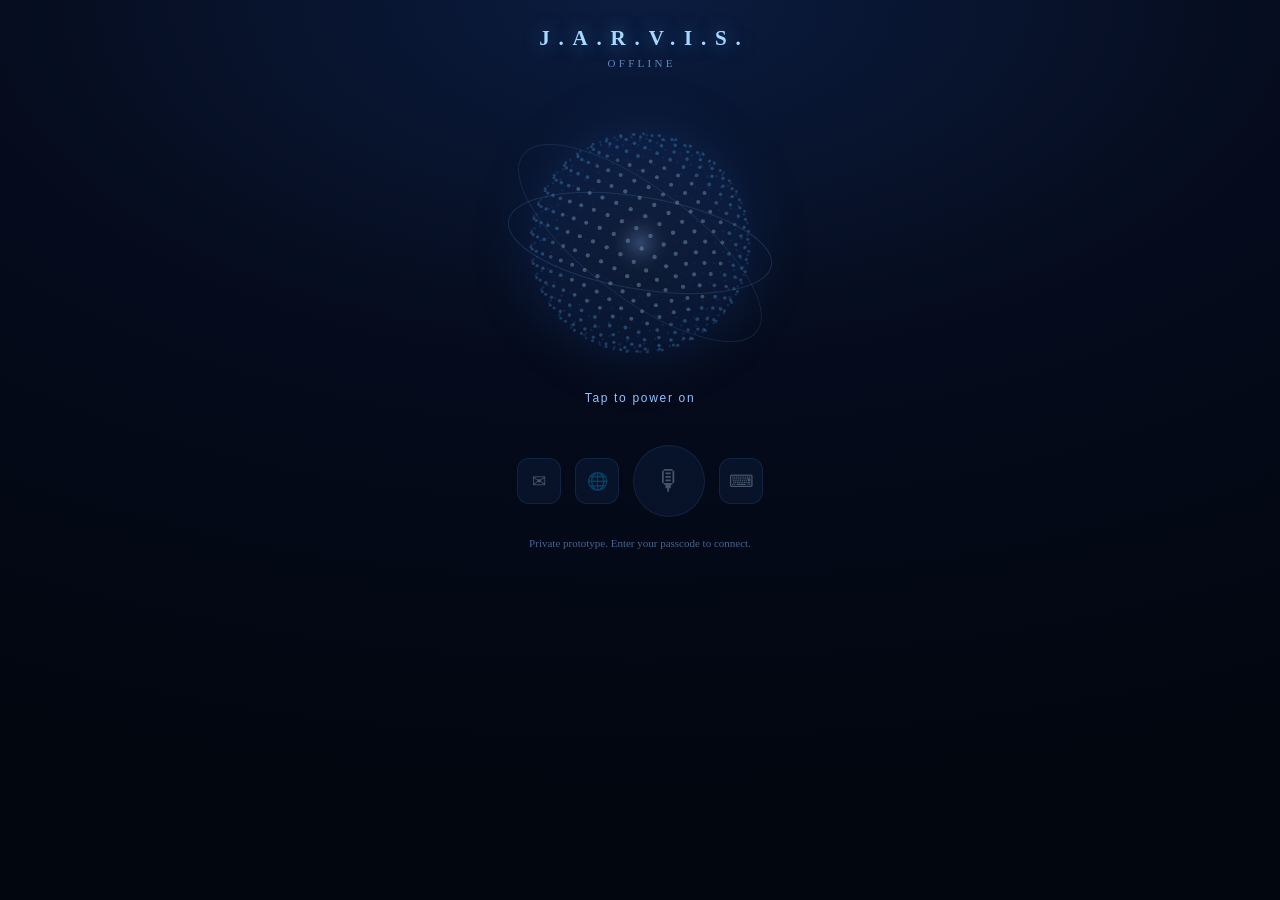
==== index.html @ b5f454da "Update stylesheet and script references in index.html" ====
<!doctype html>
<html lang="en"><head><meta charset="utf-8"><meta name="viewport" content="width=device-width, initial-scale=1, viewport-fit=cover"><meta name="robots" content="noindex"><title>J.A.R.V.I.S.</title>
<link rel="stylesheet" href="8-app.css"><style>html,body{margin:0;background:#020611;min-height:100%}</style></head>
<body><div id="root"></div><script src="9-app.js"></script></body></html>
---- 8-app.css ----
html,body,#root{margin:0;min-height:100%}.stage{margin:0;min-height:100vh;background:radial-gradient(120% 90% at 50% 0%,#0b1c3f,#050b1c 45%,#02060f);color:#cfe6ff;display:flex;flex-direction:column;align-items:center;padding:20px 16px 14px;font-family:inherit;box-sizing:border-box}.hud{text-align:center;margin-top:6px}.wordmark{font-size:21px;letter-spacing:.42em;text-indent:.42em;color:#a8d8ff;font-weight:600;text-shadow:0 0 18px rgba(80,180,255,.55)}.status{margin-top:6px;font-size:11px;letter-spacing:.3em;text-indent:.3em;color:#5f88b8}.status-online{color:#6fd3a7}.status-listening{color:#ffd37a}.status-thinking{color:#8fc4ff}.status-speaking{color:#6fd3a7}.orbButton{background:none;border:0;padding:0;margin-top:4px;position:relative;cursor:pointer;min-height:44px}.orb{width:min(66vw,300px);height:min(66vw,300px);display:block}@media(min-width:768px){.orb{width:340px;height:340px}}.powerHint{position:absolute;left:50%;bottom:8px;transform:translate(-50%);font-size:12px;letter-spacing:.14em;color:#8fc4ff;white-space:nowrap;animation:hintPulse 2s infinite}@keyframes hintPulse{0%,to{opacity:.55}50%{opacity:1}}.log{width:100%;max-width:560px;flex:1;overflow-y:auto;display:flex;flex-direction:column;gap:8px;padding:10px 2px;min-height:120px}.bubble{max-width:82%;padding:10px 14px;border-radius:16px;font-size:14px;line-height:1.45}.bubble.user{align-self:flex-end;background:#4696ff2e;border:1px solid rgba(90,170,255,.35);color:#dcebff;border-bottom-right-radius:4px}.bubble.jarvis{align-self:flex-start;background:#10285099;border:1px solid rgba(90,170,255,.22);color:#bfe0ff;border-bottom-left-radius:4px}.thinkingDots{display:inline-flex;gap:5px;padding:14px 16px}.thinkingDots span{width:6px;height:6px;border-radius:50%;background:#7fc2ff;animation:blink 1s infinite}.thinkingDots span:nth-child(2){animation-delay:.2s}.thinkingDots span:nth-child(3){animation-delay:.4s}@keyframes blink{0%,to{opacity:.25}50%{opacity:1}}.composer{width:100%;max-width:560px;display:flex;gap:8px;padding-top:6px}.composer input{flex:1;min-height:46px;border-radius:12px;border:1px solid rgba(90,170,255,.3);background:#0a1a36bf;color:#e2efff;padding:0 14px;font-size:15px;outline:none}.composer input:focus{border-color:#78c8ffb3;box-shadow:0 0 0 3px #46a0ff26}.composer input:disabled{opacity:.4}.ctl{min-width:46px;min-height:46px;border-radius:12px;border:1px solid rgba(90,170,255,.35);background:#122c58cc;color:#bfe0ff;font-size:17px;cursor:pointer}.ctl:disabled{opacity:.35;cursor:default}.mic.live{border-color:#ffd37a;color:#ffd37a;box-shadow:0 0 14px #ffd37a59}.send{background:linear-gradient(135deg,#1e6fe8,#3ea7ff);border:0;color:#04122c;font-weight:700}.footNote{margin-top:10px;font-size:11px;color:#46648f;text-align:center;max-width:560px;line-height:1.5}*,*:before,*:after{box-sizing:border-box}.log{overflow-x:hidden;padding-left:8px;padding-right:8px}.composer{padding-left:4px;padding-right:4px}.composer input{flex:1;min-width:0}.ctl{flex:0 0 auto}.composer,.log,.footNote{max-width:min(560px,calc(100% - 32px))}.ctl{min-width:44px}.gate{width:100%;max-width:min(560px,calc(100% - 32px));display:flex;flex-wrap:wrap;gap:8px;justify-content:center;padding:6px 4px}.gate input{flex:1;min-width:0;min-height:46px;border-radius:12px;border:1px solid rgba(90,170,255,.35);background:#0a1a36bf;color:#e2efff;padding:0 14px;font-size:15px;outline:none}.gate .ctl{padding:0 16px}.gateNote{width:100%;text-align:center;font-size:13px;color:#8fb8e8}html,body{overflow-x:hidden}.srcs{margin-top:8px;font-size:12px;line-height:1.5;color:#7fa6d6}.srcs a{color:#8fd0ff;text-decoration:underline;word-break:break-all;display:block}.caption{max-width:min(560px,88vw);margin:0 auto;padding:6px 14px;text-align:center;font-size:15px;line-height:1.35;color:#9fe9ff;opacity:.85;display:-webkit-box;-webkit-line-clamp:4;-webkit-box-orient:vertical;overflow:hidden;min-height:24px}.voiceBar{display:flex;gap:14px;align-items:center;justify-content:center;padding:8px 0}.ctl.big{width:72px;height:72px;font-size:28px;border-radius:50%}
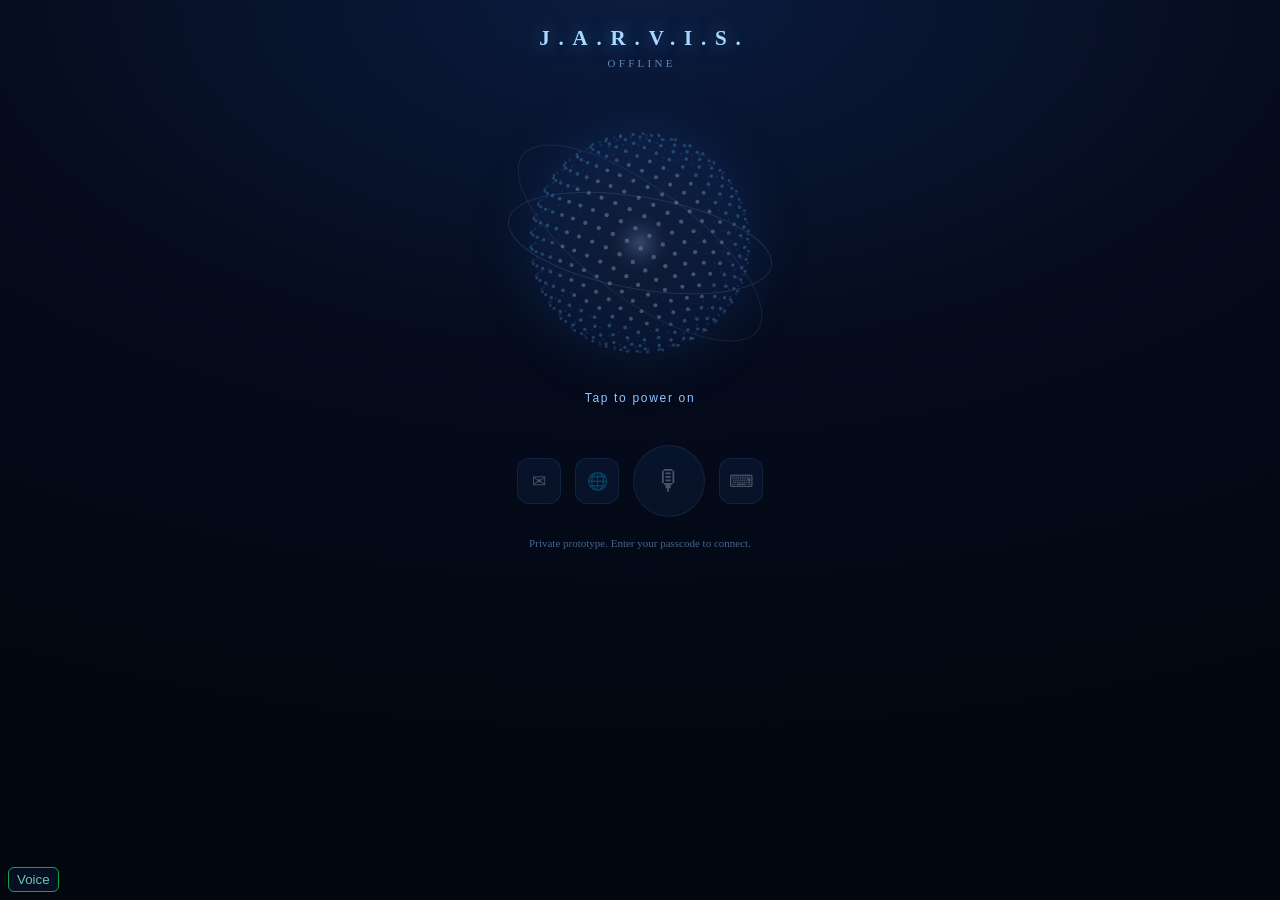
==== commit 63424ccf: "Load voice-tune.js before the app" ====
--- a/index.html
+++ b/index.html
@@ -1,5 +1,4 @@
 <!doctype html>
 <html lang="en"><head><meta charset="utf-8"><meta name="viewport" content="width=device-width, initial-scale=1, viewport-fit=cover"><meta name="robots" content="noindex"><title>J.A.R.V.I.S.</title>
 <link rel="stylesheet" href="8-app.css"><style>html,body{margin:0;background:#020611;min-height:100%}</style></head>
-<body><div id="root"></div><script src="9-app.js"></script></body></html>
-
+<body><div id="root"></div><script src="voice-tune.js"></script><script src="9-app.js"></script></body></html>
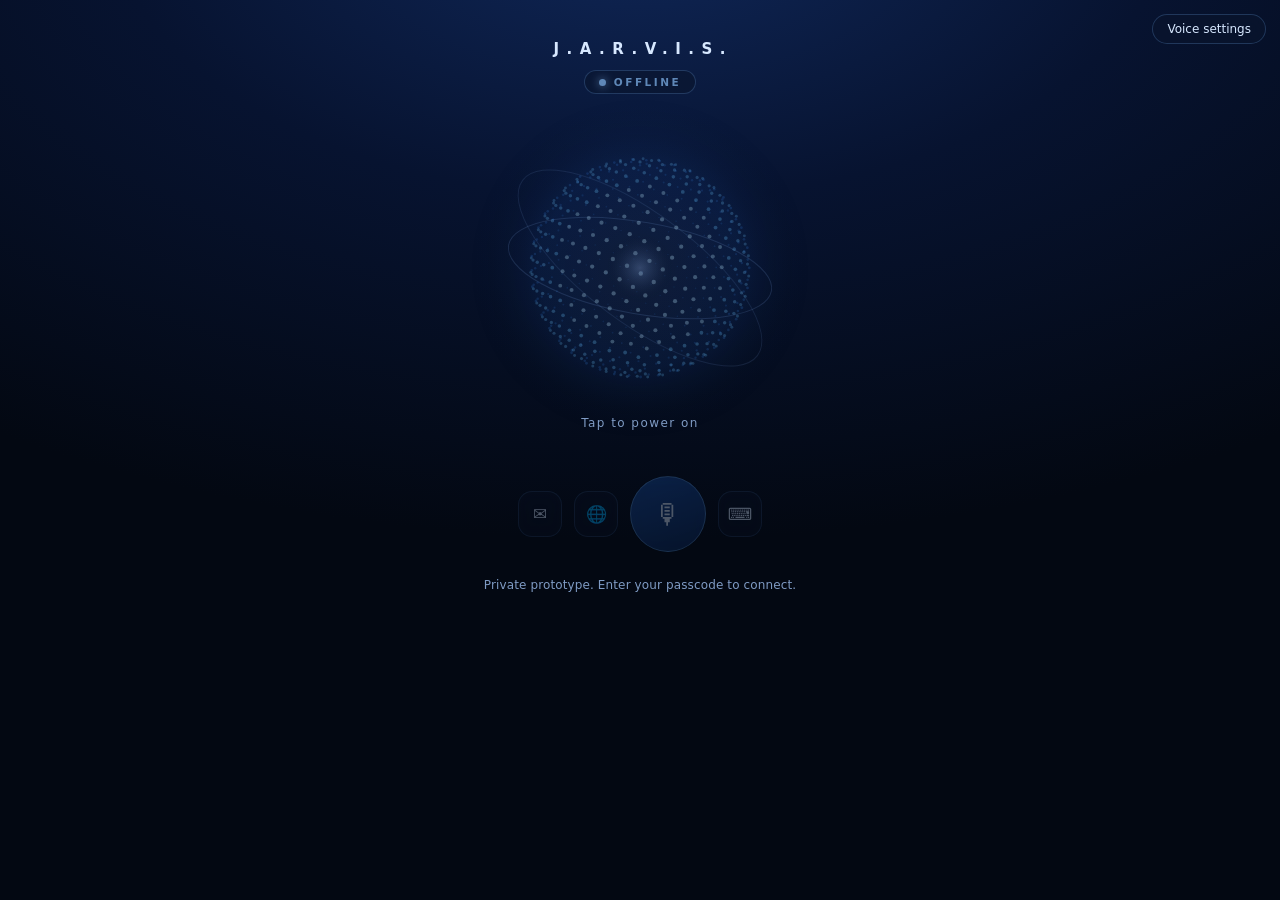
==== commit e0e5690a: "Cache-bust voice-tune.js Updated the version of the voice-tune.js script in index.html." ====
--- a/index.html
+++ b/index.html
@@ -1,4 +1,4 @@
 <!doctype html>
 <html lang="en"><head><meta charset="utf-8"><meta name="viewport" content="width=device-width, initial-scale=1, viewport-fit=cover"><meta name="robots" content="noindex"><title>J.A.R.V.I.S.</title>
 <link rel="stylesheet" href="8-app.css"><style>html,body{margin:0;background:#020611;min-height:100%}</style></head>
-<body><div id="root"></div><script src="voice-tune.js"></script><script src="9-app.js"></script></body></html>
+<body><div id="root"></div><script src="voice-tune.js?v=2"></script><script src="9-app.js"></script></body></html>
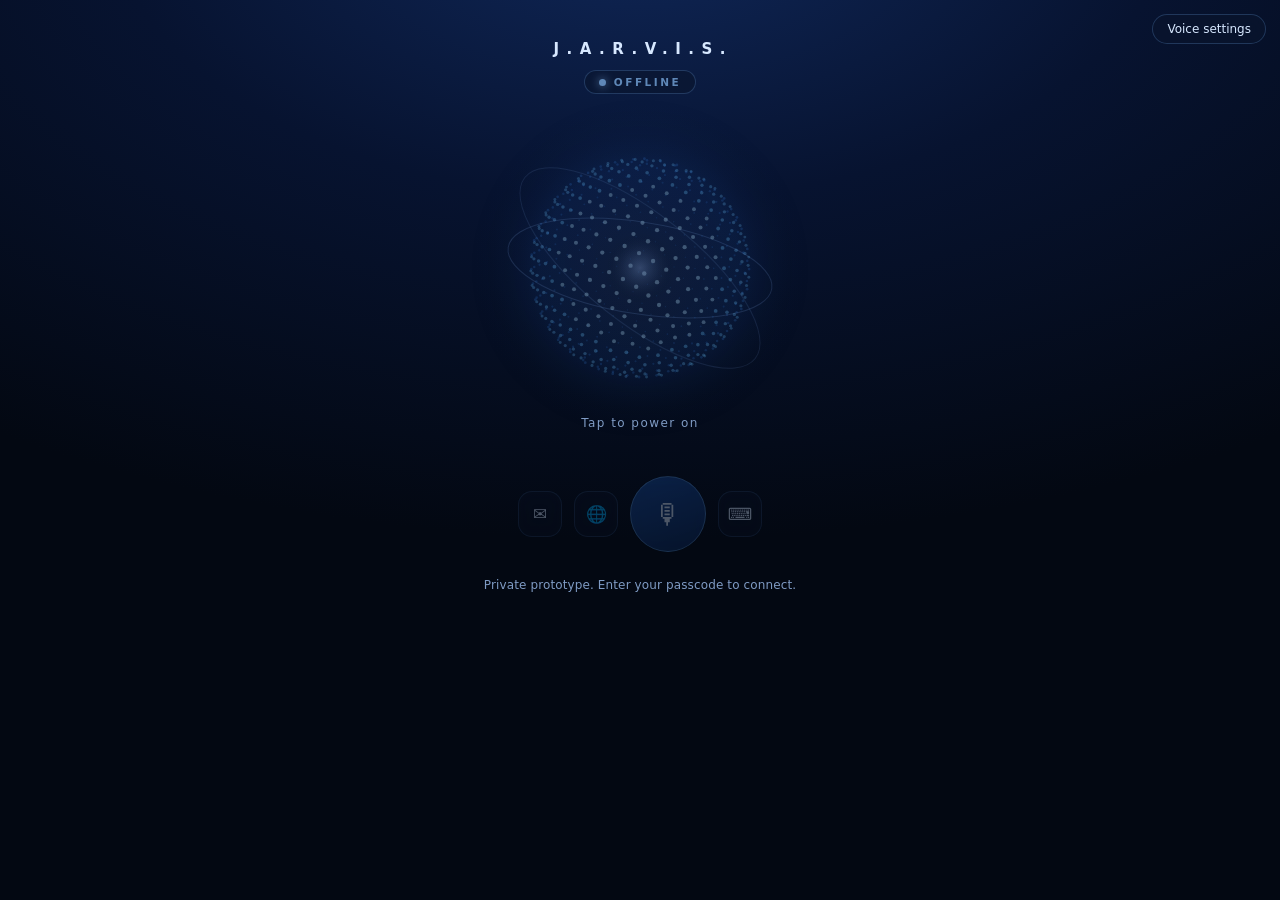
==== commit 646c14b6: "Cache-bust v3 Updated script version for voice-tune.js." ====
--- a/index.html
+++ b/index.html
@@ -1,4 +1,4 @@
 <!doctype html>
 <html lang="en"><head><meta charset="utf-8"><meta name="viewport" content="width=device-width, initial-scale=1, viewport-fit=cover"><meta name="robots" content="noindex"><title>J.A.R.V.I.S.</title>
 <link rel="stylesheet" href="8-app.css"><style>html,body{margin:0;background:#020611;min-height:100%}</style></head>
-<body><div id="root"></div><script src="voice-tune.js?v=2"></script><script src="9-app.js"></script></body></html>
+<body><div id="root"></div><script src="voice-tune.js?v=3"></script><script src="9-app.js"></script></body></html>
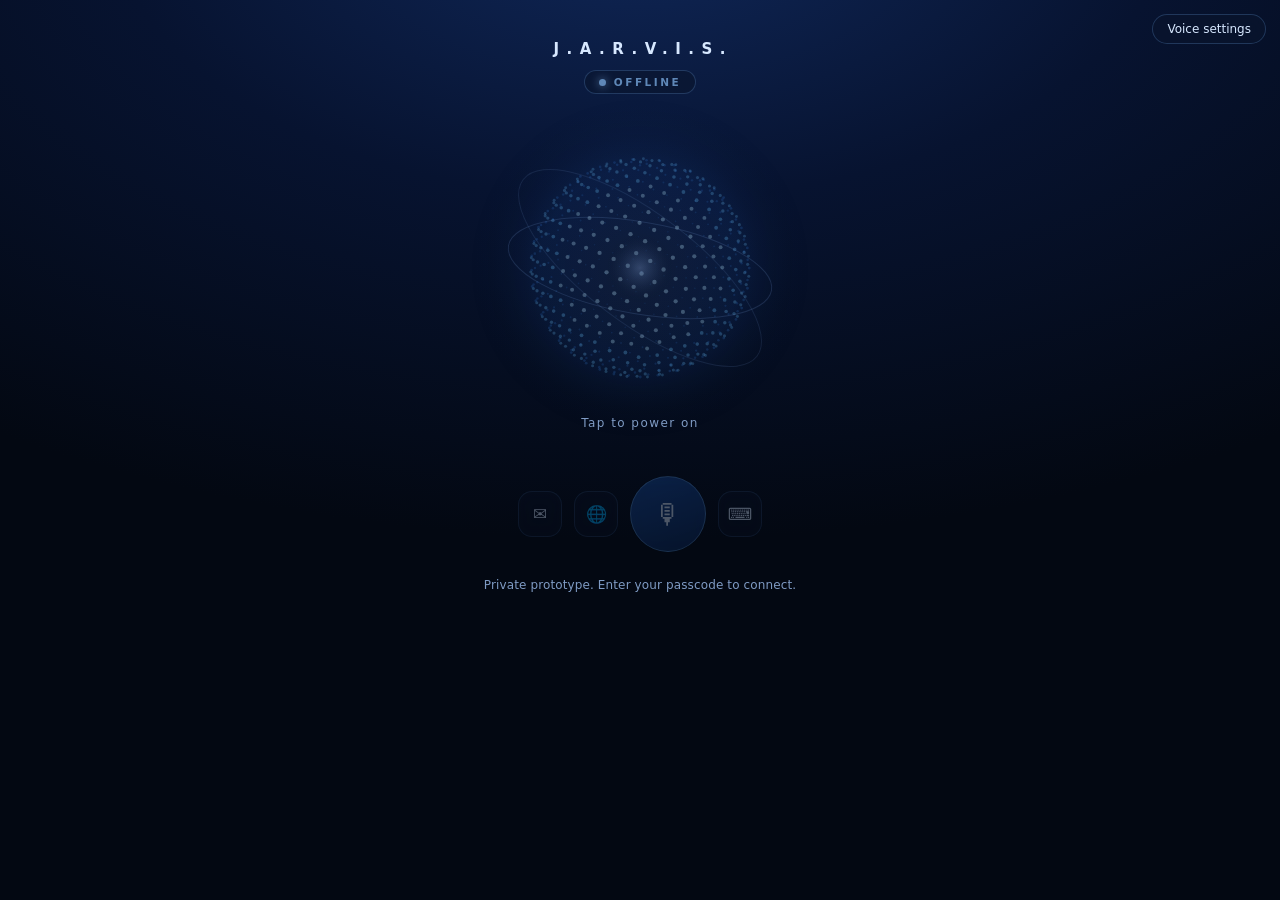
==== commit c18a787e: "Cache-bust v4" ====
--- a/index.html
+++ b/index.html
@@ -1,4 +1,4 @@
 <!doctype html>
 <html lang="en"><head><meta charset="utf-8"><meta name="viewport" content="width=device-width, initial-scale=1, viewport-fit=cover"><meta name="robots" content="noindex"><title>J.A.R.V.I.S.</title>
 <link rel="stylesheet" href="8-app.css"><style>html,body{margin:0;background:#020611;min-height:100%}</style></head>
-<body><div id="root"></div><script src="voice-tune.js?v=3"></script><script src="9-app.js"></script></body></html>
+<body><div id="root"></div><script src="voice-tune.js?v=4"></script><script src="9-app.js"></script></body></html>
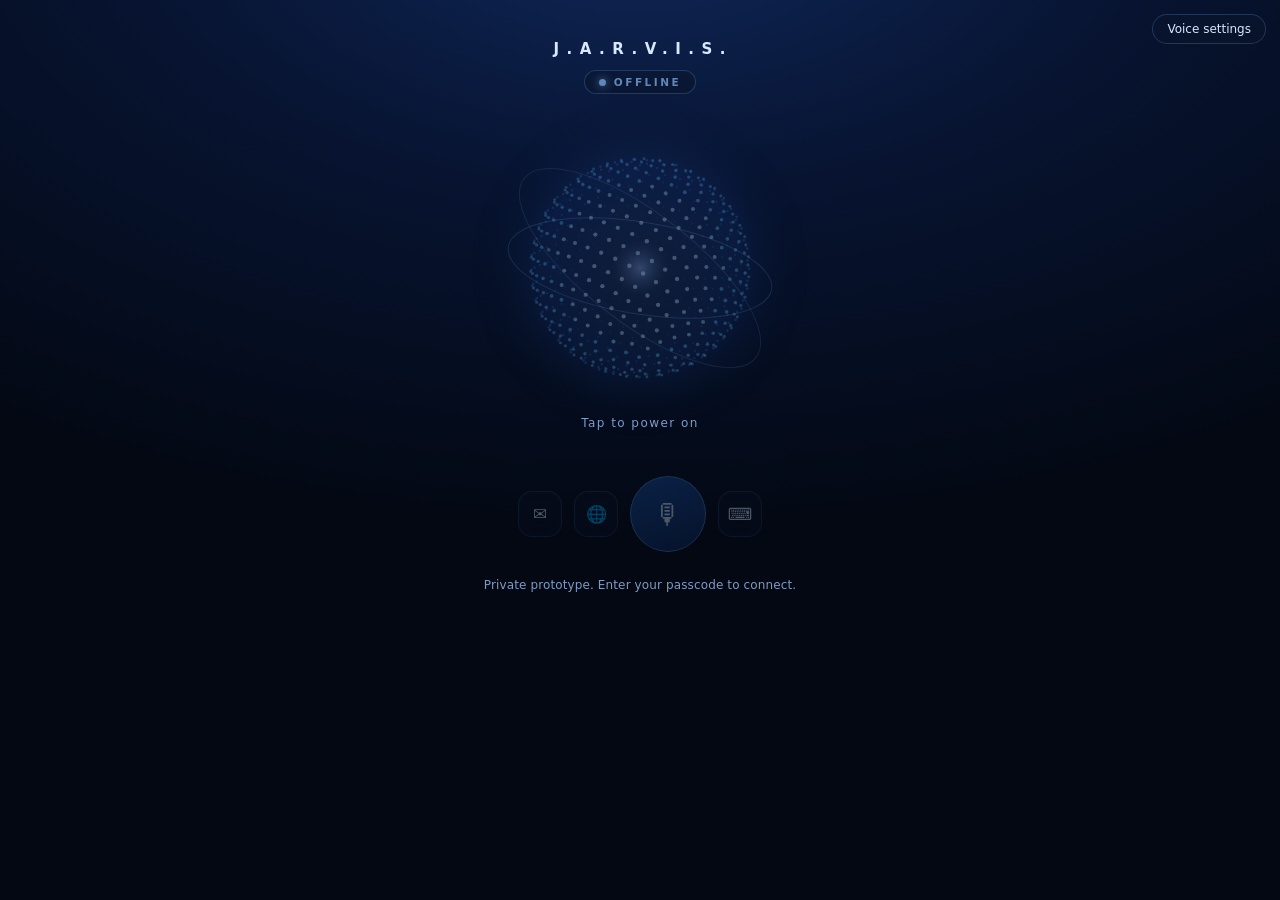
==== commit b2e15d55: "Cache-bust v5" ====
--- a/index.html
+++ b/index.html
@@ -1,4 +1,4 @@
 <!doctype html>
 <html lang="en"><head><meta charset="utf-8"><meta name="viewport" content="width=device-width, initial-scale=1, viewport-fit=cover"><meta name="robots" content="noindex"><title>J.A.R.V.I.S.</title>
 <link rel="stylesheet" href="8-app.css"><style>html,body{margin:0;background:#020611;min-height:100%}</style></head>
-<body><div id="root"></div><script src="voice-tune.js?v=4"></script><script src="9-app.js"></script></body></html>
+<body><div id="root"></div><script src="voice-tune.js?v=5"></script><script src="9-app.js"></script></body></html>
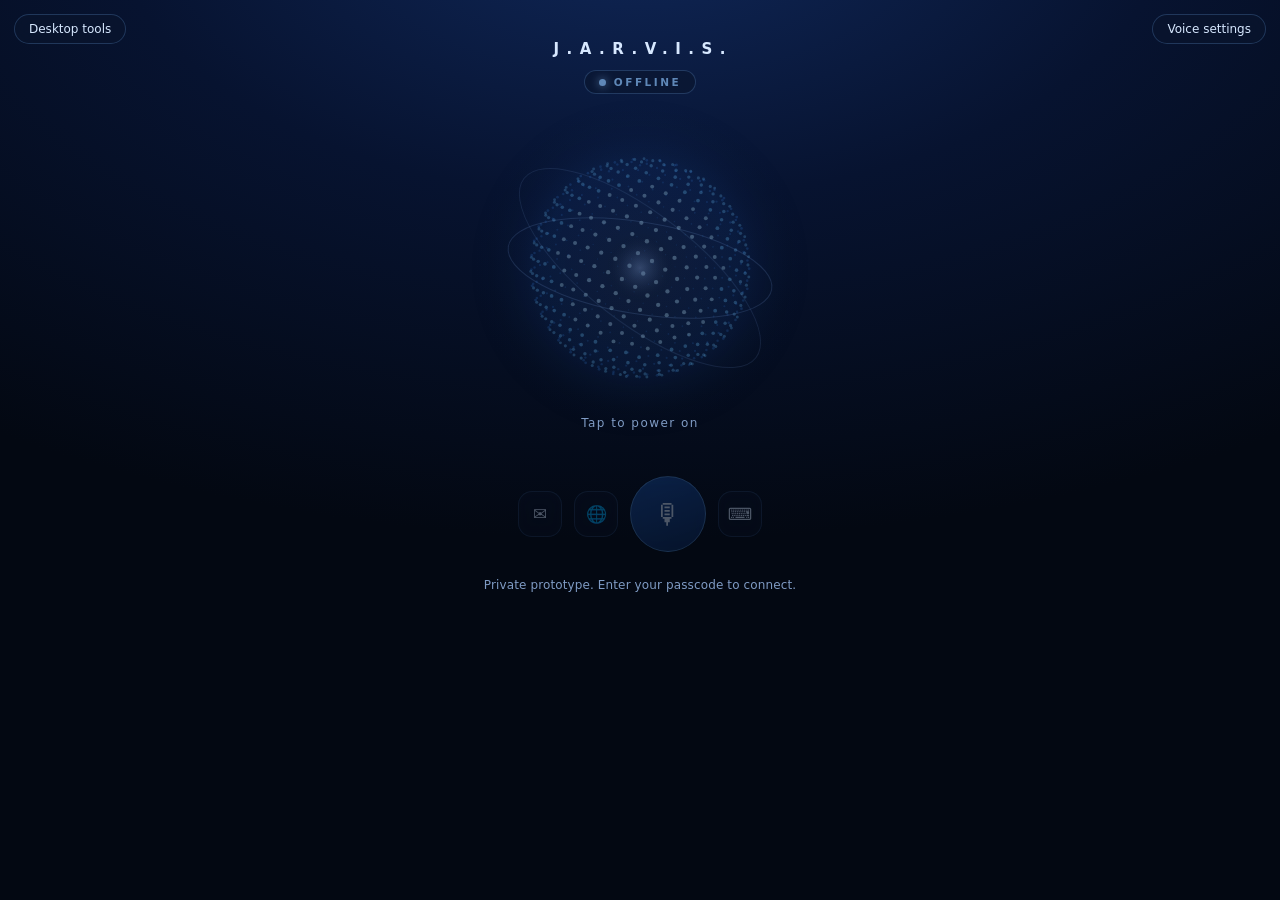
==== commit 36b95f09: "Load desk-tools.js" ====
--- a/index.html
+++ b/index.html
@@ -1,4 +1,4 @@
 <!doctype html>
 <html lang="en"><head><meta charset="utf-8"><meta name="viewport" content="width=device-width, initial-scale=1, viewport-fit=cover"><meta name="robots" content="noindex"><title>J.A.R.V.I.S.</title>
 <link rel="stylesheet" href="8-app.css"><style>html,body{margin:0;background:#020611;min-height:100%}</style></head>
-<body><div id="root"></div><script src="voice-tune.js?v=5"></script><script src="9-app.js"></script></body></html>
+<body><div id="root"></div><script src="voice-tune.js?v=5"></script><script src="desk-tools.js?v=1"></script><script src="9-app.js"></script></body></html>
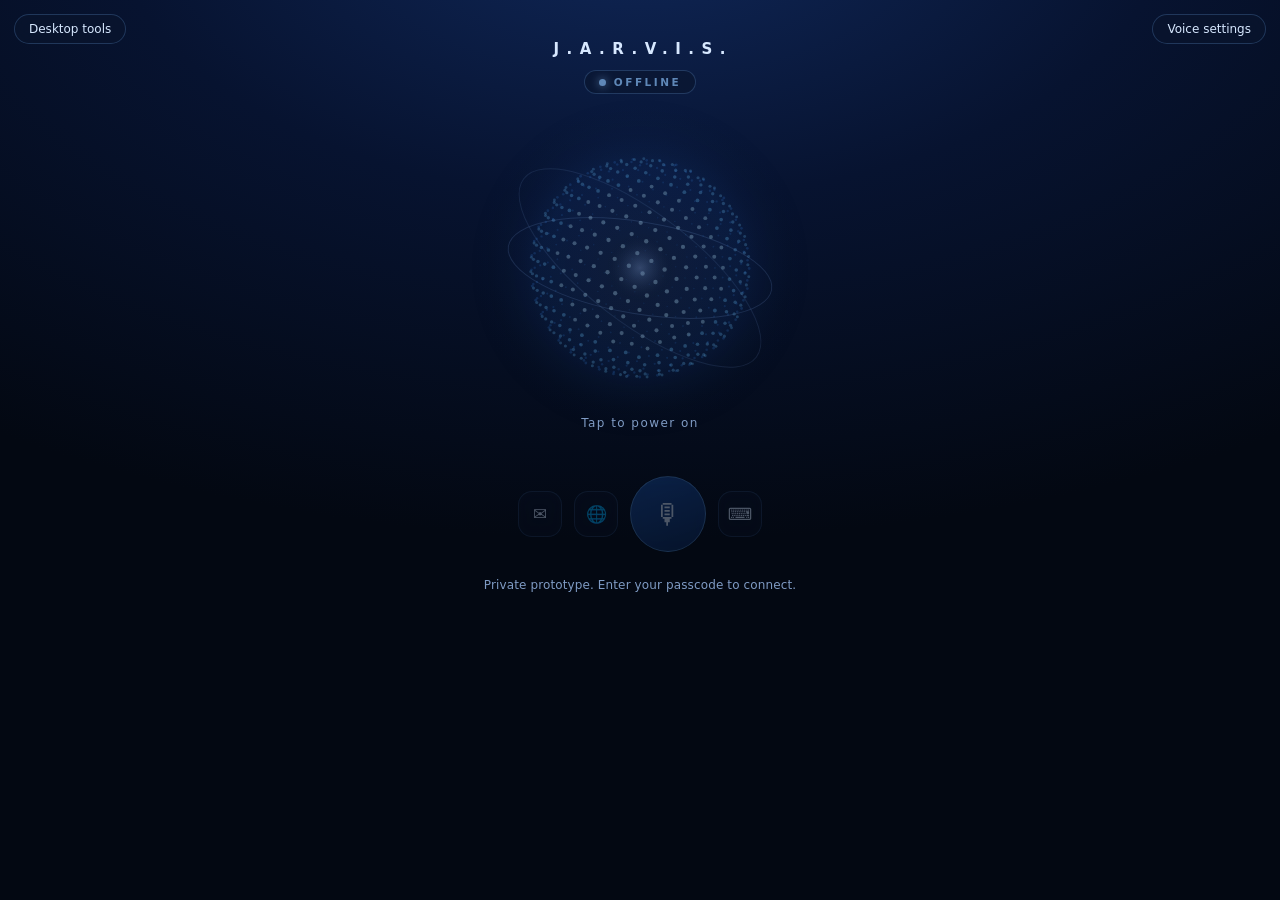
==== commit e08fddc9: "Cache-bust desk-tools v2" ====
--- a/index.html
+++ b/index.html
@@ -1,4 +1,4 @@
 <!doctype html>
 <html lang="en"><head><meta charset="utf-8"><meta name="viewport" content="width=device-width, initial-scale=1, viewport-fit=cover"><meta name="robots" content="noindex"><title>J.A.R.V.I.S.</title>
 <link rel="stylesheet" href="8-app.css"><style>html,body{margin:0;background:#020611;min-height:100%}</style></head>
-<body><div id="root"></div><script src="voice-tune.js?v=5"></script><script src="desk-tools.js?v=1"></script><script src="9-app.js"></script></body></html>
+<body><div id="root"></div><script src="voice-tune.js?v=5"></script><script src="desk-tools.js?v=2"></script><script src="9-app.js"></script></body></html>
